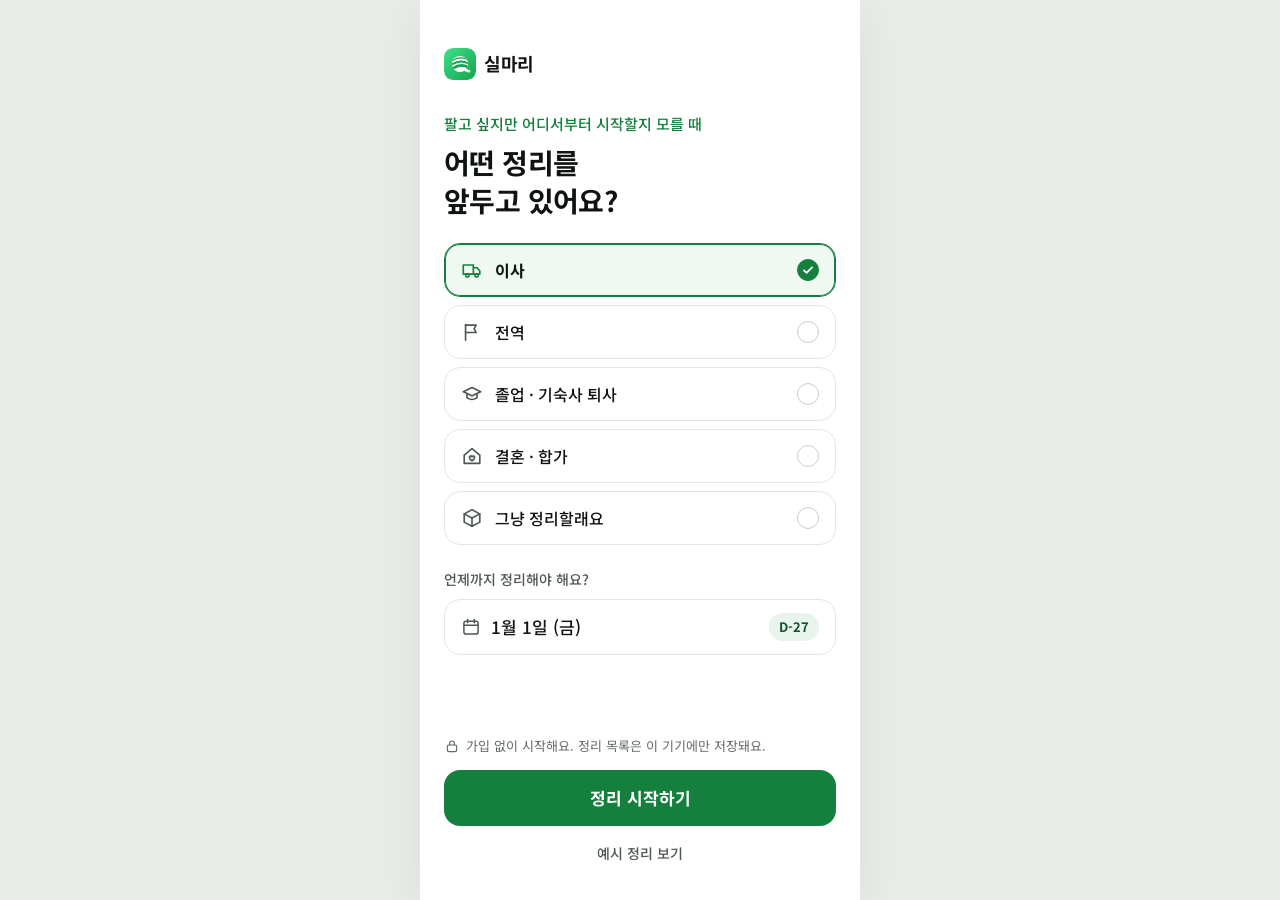
==== app/index.html @ c2b07294 "실마리 첫 공개 버전: 정리 마감에 맞춘 정리 비서 - 허브(index.html): 소개, 숫자, 만든 과정, 만든 방식, 사진을 누르면 예시 정리 바로 써 보기 - 앱(app/)" ====
<!doctype html>
<html lang="ko">
<head>
<meta charset="utf-8">
<meta name="viewport" content="width=device-width,initial-scale=1,viewport-fit=cover">
<!-- 바깥으로 아무것도 보내지 않아요: 통신·폼 전송·바깥 글꼴과 스크립트를 브라우저 차원에서 막아 둠 -->
<meta http-equiv="Content-Security-Policy" content="default-src 'none'; script-src 'self'; style-src 'self'; font-src 'self'; img-src 'self' data: blob:; connect-src 'none'; form-action 'none'; base-uri 'none'">
<meta name="referrer" content="no-referrer">
<title>실마리</title>
<meta name="description" content="정리 마감이 있을 때, 물건마다 가장 덜 귀찮은 길을 찾고 마감에서 거꾸로 계획을 짜 주는 정리 비서예요. 가입 없이, 이 기기에만 저장해요.">
<meta name="theme-color" content="#F4F5F3">
<link rel="icon" href="icon.svg" type="image/svg+xml">
<link rel="stylesheet" href="css/app.css?v=12">
</head>
<body>
<div id="app">
  <main id="view" class="view"></main>
  <!-- 떠 있는 탭 바: 화면이 바뀌어도 이 하나를 계속 써요 -->
  <div class="tabdock" id="tabdock" hidden>
    <nav class="tabbar" aria-label="주요 메뉴">
      <i class="tab-thumb" aria-hidden="true"></i>
      <a href="#/home"><svg width="22" height="22" viewBox="0 0 24 24" fill="none" stroke="currentColor" stroke-width="1.9" stroke-linecap="round" stroke-linejoin="round" aria-hidden="true"><path d="M4 10.5L12 4l8 6.5V20h-5.5v-5.5h-5V20H4z"/></svg>정리</a>
      <a href="#/plan"><svg width="22" height="22" viewBox="0 0 24 24" fill="none" stroke="currentColor" stroke-width="1.9" stroke-linecap="round" stroke-linejoin="round" aria-hidden="true"><rect x="3.5" y="5" width="17" height="15.5" rx="2.5"/><path d="M3.5 10h17"/><path d="M8 3v4"/><path d="M16 3v4"/></svg>계획</a>
      <a href="#/records"><svg width="22" height="22" viewBox="0 0 24 24" fill="none" stroke="currentColor" stroke-width="1.9" stroke-linecap="round" stroke-linejoin="round" aria-hidden="true"><circle cx="12" cy="12" r="8.5"/><path d="M8.2 12.3l2.6 2.6 5-5.2"/></svg>기록</a>
    </nav>
    <a class="fab" href="#/add" aria-label="물건 추가"><svg width="26" height="26" viewBox="0 0 24 24" fill="none" stroke="currentColor" stroke-width="2.4" stroke-linecap="round" aria-hidden="true"><path d="M12 5v14M5 12h14"/></svg></a>
  </div>
</div>
<div id="toast" class="toast" role="status" hidden></div>
<dialog id="confirm" aria-labelledby="confirm-t">
  <h2 id="confirm-t">모두 지울까요?</h2>
  <p>정리와 기록이 모두 지워져요. 되돌릴 수 없어요.</p>
  <div class="row2"><button type="button" class="btn h52 danger" id="confirm-ok">모두 지우기</button><button type="button" class="btn h52 line" id="confirm-no">그만두기</button></div>
</dialog>
<noscript><p class="pad">실마리는 자바스크립트가 켜져 있어야 써요.</p></noscript>
<script src="js/config.js?v=12"></script>
<script src="js/price.js?v=12"></script>
<script src="js/routes.js?v=12"></script>
<script src="js/planner.js?v=12"></script>
<script src="js/draft.js?v=12"></script>
<script src="js/store.js?v=12"></script>
<script src="js/app.js?v=12"></script>
</body>
</html>
---- app/css/app.css ----
/* 실마리 — 시안 7장에서 뽑은 값 (15번 기획서 14장) */
@font-face { font-family: 'Noto Sans KR'; font-weight: 400; font-display: swap; src: url('../fonts/NotoSansKR-400.woff') format('woff'); }
@font-face { font-family: 'Noto Sans KR'; font-weight: 500; font-display: swap; src: url('../fonts/NotoSansKR-500.woff') format('woff'); }
@font-face { font-family: 'Noto Sans KR'; font-weight: 700; font-display: swap; src: url('../fonts/NotoSansKR-700.woff') format('woff'); }

:root {
  --accent: #15803D; --accent-ink: #14532D; --accent-soft: #E9F5EC; --accent-sel: #F0F8F2; --accent-ring: #CDEBD5;
  --bg: #F4F5F3; --surface: #FFFFFF; --surface-2: #F6F7F5;
  --line: #E3E6E1; --line-soft: #EEF0EC; --input-line: #D6DAD3; --circle: #B8BEB6;
  --ink: #101410; --ink-2: #4F5751; --ink-3: #646C66; --icon-muted: #8C938D;
  --info-bg: #EEF2FD; --info-ink: #1E3A8A; --info-dot: #1D4ED8;
  --warn-bg: #FFF3DC; --warn-ink: #7A4300; --warn-dot: #B45309;
  --sell-bg: #E9F5EC; --sell-ink: #14532D; --sell-ic: #15803D;
  --buy-bg: #E8EEFC; --buy-ink: #1E40AF; --buy-ic: #1D4ED8;
  --con-bg: #F1ECFB; --con-ink: #5B21B6; --con-ic: #6D28D9;
  --give-bg: #FCE9EF; --give-ink: #9D174D; --give-ic: #BE185D;
  --dis-bg: #EFF1EE; --dis-ink: #3F4741; --dis-ic: #4F5751;
  color-scheme: light;
}
* { box-sizing: border-box; -webkit-tap-highlight-color: transparent; }
html, body { margin: 0; }
body {
  background: var(--bg); color: var(--ink);
  font-family: 'Noto Sans KR', -apple-system, BlinkMacSystemFont, 'Apple SD Gothic Neo', 'Malgun Gothic', sans-serif;
  font-size: 15px; line-height: 1.55; -webkit-font-smoothing: antialiased;
}
button, input, textarea, select { font: inherit; color: inherit; }
button { cursor: pointer; }
a { color: var(--accent); }
.num { font-variant-numeric: tabular-nums; }
[hidden] { display: none !important; }
.sr { position: absolute; width: 1px; height: 1px; overflow: hidden; clip: rect(0 0 0 0); white-space: nowrap; }
:focus-visible { outline: 2px solid var(--accent); outline-offset: 2px; }

/* ---------- 틀: 휴대폰 폭 한 칸 ---------- */
#app { max-width: 440px; margin: 0 auto; min-height: 100dvh; display: flex; flex-direction: column; background: var(--bg); position: relative; }
@media (min-width: 520px) { body { background: #E9EBE7; } #app { box-shadow: 0 0 0 1px var(--line), 0 10px 40px rgba(16,20,16,.06); } }
html.preview body { background: var(--bg); } html.preview #app { margin: 0; max-width: 390px; box-shadow: none; }
html.preview .toast { display: none; }
.view { flex: 1; display: flex; flex-direction: column; min-height: 100dvh; }
.view.flow { background: var(--surface); }
.anim-fwd { animation: inR .25s cubic-bezier(.2,.7,.2,1); }
.anim-back { animation: inL .25s cubic-bezier(.2,.7,.2,1); }
@keyframes inR { from { transform: translateX(24px); opacity: 0; } to { transform: none; opacity: 1; } }
@keyframes inL { from { transform: translateX(-24px); opacity: 0; } to { transform: none; opacity: 1; } }
@media (prefers-reduced-motion: reduce) { .anim-fwd, .anim-back { animation: none; } * { transition: none !important; } }

.pad { padding: 0 24px; }
.tabpad { padding: 16px 20px 0; }
.grow { flex: 1; }
.scroll { flex: 1; overflow-y: auto; }

/* ---------- 머리 ---------- */
.flowbar { display: flex; align-items: center; height: 52px; padding: 4px 8px 0; position: sticky; top: 0; background: var(--surface); z-index: 3; }
.flowbar .t { flex: 1; text-align: center; font-size: 15px; font-weight: 700; overflow: hidden; text-overflow: ellipsis; white-space: nowrap; }
.flowbar .m { width: 44px; text-align: center; font-size: 13px; color: var(--ink-3); }
.iconbtn { width: 44px; height: 44px; border: none; background: transparent; border-radius: 12px; display: flex; align-items: center; justify-content: center; color: var(--ink); flex: none; }
.iconbtn:hover { background: var(--surface-2); }
.tabhead { display: flex; align-items: center; justify-content: space-between; height: 44px; }
.tabhead .name { font-size: 15px; font-weight: 700; }
.tabhead h1 { margin: 0; font-size: 22px; font-weight: 700; letter-spacing: -.4px; }
.brand { display: flex; align-items: center; gap: 8px; }
.brand .logo { width: 30px; height: 30px; border-radius: 9px; background: var(--accent); display: flex; align-items: center; justify-content: center; }
.brand b { font-size: 18px; font-weight: 700; letter-spacing: -.3px; }

/* ---------- 글자 ---------- */
.eyebrow { margin: 32px 0 8px; font-size: 15px; font-weight: 500; color: var(--accent); }
h1.big { margin: 0; font-size: 28px; line-height: 1.36; font-weight: 700; letter-spacing: -.6px; }
h1.mid { margin: 4px 0 6px; font-size: 26px; line-height: 1.38; font-weight: 700; letter-spacing: -.6px; }
h1.sm { margin: 0; font-size: 24px; font-weight: 700; letter-spacing: -.5px; }
h2.card-t { margin: 0; font-size: 17px; font-weight: 700; }
h2.sec { margin: 0; font-size: 16px; font-weight: 700; }
.sub { margin: 0; font-size: 14px; color: var(--ink-2); }
.label { margin: 24px 0 8px; font-size: 14px; font-weight: 500; color: var(--ink-2); }
.small { font-size: 13px; color: var(--ink-3); }
.tiny { font-size: 12px; color: var(--ink-3); line-height: 1.5; }
.note { margin: 0 0 14px; display: flex; align-items: center; gap: 6px; font-size: 13px; color: var(--ink-3); }

/* ---------- 버튼 ---------- */
.btn { height: 56px; width: 100%; border: none; border-radius: 16px; background: var(--accent); color: #fff; font-size: 17px; font-weight: 700;
  display: flex; align-items: center; justify-content: center; gap: 8px; text-decoration: none; }
.btn:disabled { background: #A9C9B3; cursor: default; }
.btn.h52 { height: 52px; font-size: 16px; }
.btn.line { background: var(--surface); color: var(--ink); border: 1px solid var(--input-line); font-weight: 500; }
.btn.soft { background: var(--surface-2); color: var(--ink); font-size: 14px; font-weight: 500; height: 44px; border-radius: 12px; }
.textbtn { min-height: 44px; border: none; background: none; padding: 0; font-size: 14px; font-weight: 500; color: var(--accent); }
.textbtn.gray { color: var(--ink-2); }
.textbtn.center { display: block; margin: 6px auto 0; padding: 0 12px; }
.bottom { padding: 12px 24px 24px; position: sticky; bottom: 0; background: linear-gradient(to bottom, rgba(255,255,255,0), var(--surface) 22%); z-index: 2; }
.bottom.tabbed { padding: 12px 20px 10px; background: linear-gradient(to bottom, rgba(244,245,243,0), var(--bg) 22%); bottom: 72px; }
.row2 { display: flex; gap: 8px; }
.row2 > :first-child { flex: 1.4; } .row2 > :last-child { flex: 1; }

/* ---------- 고르는 버튼 ---------- */
.choices { display: flex; flex-direction: column; gap: 8px; }
.choice { min-height: 54px; display: flex; align-items: center; gap: 12px; padding: 0 16px; border-radius: 16px; border: 1px solid var(--line);
  background: var(--surface); font-size: 16px; font-weight: 500; text-align: left; }
.choice[aria-pressed="true"] { border: 2px solid var(--accent); background: var(--accent-sel); font-weight: 700; padding: 0 15px; }
.choice .grow { flex: 1; }
.radio { width: 22px; height: 22px; border-radius: 11px; border: 1.5px solid #C9CEC7; flex: none; display: flex; align-items: center; justify-content: center; }
.choice[aria-pressed="true"] .radio { background: var(--accent); border-color: var(--accent); }
.pills { display: flex; flex-wrap: wrap; gap: 8px; }
.pill { min-height: 44px; padding: 0 14px; border-radius: 12px; border: 1px solid var(--line); background: var(--surface); font-size: 15px; font-weight: 500; }
.pill[aria-pressed="true"] { border: 2px solid var(--accent); background: var(--accent-sel); font-weight: 700; padding: 0 13px; color: var(--accent-ink); }
.seg { display: flex; background: var(--line-soft); border-radius: 14px; padding: 4px; gap: 4px; }
.seg button { flex: 1; height: 44px; border: none; border-radius: 11px; background: transparent; font-size: 15px; font-weight: 500; color: var(--ink-2); }
.seg button[aria-pressed="true"] { background: var(--surface); font-weight: 700; color: var(--ink); box-shadow: 0 1px 2px rgba(16,20,16,.08); }

/* ---------- 입력 ---------- */
.field { display: block; margin-top: 18px; }
.field > span { display: block; font-size: 14px; font-weight: 500; color: var(--ink-2); margin: 0 0 8px; }
.input { width: 100%; height: 54px; padding: 0 16px; border-radius: 16px; border: 1px solid var(--line); background: var(--surface); font-size: 16px; }
.input:focus { outline: none; border: 2px solid var(--accent); padding: 0 15px; }
textarea.input { height: auto; min-height: 220px; padding: 14px 16px; line-height: 1.62; font-size: 15px; resize: vertical; }
textarea.input:focus { padding: 13px 15px; }
.datebtn { position: relative; height: 56px; display: flex; align-items: center; gap: 10px; padding: 0 16px; border-radius: 16px; border: 1px solid var(--line); background: var(--surface); font-size: 17px; font-weight: 500; }
.datebtn input { position: absolute; inset: 0; opacity: 0; width: 100%; height: 100%; cursor: pointer; }
.datebtn .grow { flex: 1; }
.chipD { padding: 4px 10px; border-radius: 999px; background: var(--accent-soft); color: var(--accent-ink); font-size: 13px; font-weight: 700; }
.check { display: flex; align-items: center; gap: 10px; min-height: 44px; font-size: 14px; color: var(--ink-2); }
.check input { width: 20px; height: 20px; accent-color: var(--accent); }

/* ---------- 카드 ---------- */
.card { background: var(--surface); border-radius: 20px; padding: 16px; }
.card.list { padding: 2px 16px; }
.card.gray { background: var(--surface-2); border-radius: 18px; }
.card.lined { border: 1px solid var(--line); border-radius: 18px; }
.chip { display: inline-block; font-size: 12px; font-weight: 700; padding: 3px 8px; border-radius: 8px; white-space: nowrap; }
.chip.round { border-radius: 999px; padding: 2px 8px; }
.c-sell { background: var(--sell-bg); color: var(--sell-ink); } .c-buyback { background: var(--buy-bg); color: var(--buy-ink); }
.c-consign, .c-pickup { background: var(--con-bg); color: var(--con-ink); } .c-give { background: var(--give-bg); color: var(--give-ink); }
.c-dispose, .c-keep, .c-none { background: var(--dis-bg); color: var(--dis-ink); } .c-warn { background: var(--warn-bg); color: var(--warn-ink); }
.c-today { background: var(--accent); color: #fff; }
.ic { width: 40px; height: 40px; border-radius: 12px; display: flex; align-items: center; justify-content: center; flex: none; }
.ic.s36 { width: 36px; height: 36px; border-radius: 11px; }

/* 홈 */
.dday { display: flex; align-items: baseline; gap: 6px; }
.dday b { font-size: 46px; font-weight: 700; letter-spacing: -1.5px; font-variant-numeric: tabular-nums; line-height: 1.25; }
.dday span { font-size: 17px; font-weight: 500; color: var(--ink-2); }
.bar { margin-top: 12px; height: 8px; border-radius: 999px; background: var(--line); overflow: hidden; }
.bar i { display: block; height: 100%; border-radius: 999px; background: var(--accent); width: 0; transition: width .4s; }
.barline { display: flex; justify-content: space-between; gap: 8px; margin-top: 8px; font-size: 13px; color: var(--ink-2); }
.band { margin: 10px 0 0; padding: 10px 12px; border-radius: 12px; font-size: 13px; line-height: 1.5; }
.band.warn { background: var(--warn-bg); color: var(--warn-ink); }
.band.info { background: var(--info-bg); color: var(--info-ink); }
.band.gray { background: var(--surface-2); color: var(--ink-2); }
.band .textbtn { min-height: 32px; font-size: 13px; margin-left: 6px; }
.task { display: flex; align-items: center; gap: 12px; padding: 6px 0; border-bottom: 1px solid var(--line-soft); }
.task:last-of-type { border-bottom: none; }
.circle { width: 44px; height: 44px; margin: 0 -10px; border: none; background: none; display: flex; align-items: center; justify-content: center; flex: none; }
.circle i { width: 24px; height: 24px; border-radius: 12px; border: 1.5px solid var(--circle); display: block; }
.circle:hover i { border-color: var(--accent); }
.rowlink { flex: 1; min-width: 0; display: flex; align-items: center; gap: 12px; padding: 6px 0; color: var(--ink); text-decoration: none; min-height: 44px; }
.rowlink .t1 { display: block; font-size: 15px; font-weight: 500; }
.rowlink .t2 { display: block; font-size: 13px; color: var(--ink-3); margin-top: 2px; }
.rowlink .grow { min-width: 0; }
.nextline { margin: 0; padding: 11px 0; display: flex; align-items: center; gap: 6px; font-size: 13px; color: var(--ink-3); }
.item { display: flex; align-items: center; gap: 12px; padding: 12px 0; border-bottom: 1px solid var(--line-soft); color: var(--ink); text-decoration: none; }
.item:last-child { border-bottom: none; }
.item .grow { min-width: 0; }
.secrow { display: flex; justify-content: space-between; align-items: center; margin: 20px 0 8px; }
.secrow a { font-size: 14px; font-weight: 500; text-decoration: none; padding: 10px 0; }

/* 탭 막대 */
.tabbar { height: 72px; background: var(--surface); border-top: 1px solid var(--line); display: flex; padding: 8px 8px 14px; position: sticky; bottom: 0; z-index: 3; }
.tabbar a { flex: 1; display: flex; flex-direction: column; align-items: center; justify-content: center; gap: 3px; text-decoration: none; color: var(--ink-3); font-size: 12px; font-weight: 500; }
.tabbar a[aria-current="page"] { color: var(--ink); font-weight: 700; }

/* 계획 */
.tl { display: flex; gap: 12px; }
.tl .rail { width: 20px; display: flex; flex-direction: column; align-items: center; }
.tl .rail .ln { flex: 1; width: 2px; background: var(--line); margin-top: 4px; }
.tl .body { flex: 1; padding-bottom: 14px; min-width: 0; }
.dot { width: 12px; height: 12px; border-radius: 6px; border: 2px solid var(--circle); background: #fff; margin-top: 5px; }
.dot.warn { border-color: var(--warn-dot); }
.dot.today { width: 16px; height: 16px; border-radius: 8px; background: var(--accent); border: 4px solid var(--accent-ring); margin-top: 3px; }
.dot.done { width: 16px; height: 16px; border-radius: 8px; background: var(--icon-muted); border: none; margin-top: 3px; display: flex; align-items: center; justify-content: center; }
.dot.home { width: 20px; height: 20px; border-radius: 10px; background: var(--ink); border: none; margin-top: 1px; display: flex; align-items: center; justify-content: center; }
.tl .dh { display: flex; align-items: center; gap: 8px; font-size: 14px; font-weight: 700; }
.tl .dh .datebtn2 { position: relative; border: none; background: none; padding: 0; font-weight: 700; font-size: 14px; }
.tl .tk { display: flex; align-items: center; gap: 10px; margin-top: 6px; min-height: 32px; }
.tl .tk .grow { font-size: 15px; min-width: 0; }
.tl .tk.done .grow { color: var(--ink-3); text-decoration: line-through; }
.tl .tk input[type=date] { width: 36px; height: 32px; opacity: 0; position: absolute; inset: 0; cursor: pointer; }
.tl .tk .when { position: relative; width: 32px; height: 32px; border-radius: 8px; display: flex; align-items: center; justify-content: center; flex: none; }
.tl .tk .when:hover { background: var(--surface-2); }

/* 길 카드 */
.rcard { display: block; width: 100%; text-align: left; margin-top: 10px; border: 1px solid var(--line); border-radius: 18px; padding: 16px; background: var(--surface); }
.rcard[aria-pressed="true"] { border: 2px solid var(--accent); padding: 15px; }
.rcard .hd { display: flex; align-items: center; gap: 10px; }
.rcard .hd b { flex: 1; font-size: 18px; font-weight: 700; }
.rcard .amt { margin: 12px 0 0; font-size: 15px; font-weight: 500; }
.rcard .meta { margin: 6px 0 0; font-size: 13px; color: var(--ink-2); }
.grid3 { margin-top: 12px; display: grid; grid-template-columns: repeat(3, minmax(0, 1fr)); gap: 8px; }
.grid3 div { background: var(--surface-2); border-radius: 12px; padding: 10px; }
.grid3 p { margin: 0; font-size: 12px; color: var(--ink-3); }
.grid3 p + p { margin-top: 2px; font-size: 14px; font-weight: 700; color: var(--ink); }
.flags { display: flex; flex-wrap: wrap; gap: 6px; margin-top: 10px; }
.why { margin: 0 0 4px; padding: 12px; border-radius: 12px; background: var(--surface-2); font-size: 13px; color: var(--ink-2); line-height: 1.55; }
.disclose { width: 100%; height: 44px; display: flex; align-items: center; justify-content: space-between; border: none; background: none; padding: 0; font-size: 14px; font-weight: 500; color: var(--ink-2); }
.disclose[aria-expanded="true"] svg { transform: rotate(180deg); }

/* 가격 */
.price-big { margin: 0; font-size: 32px; font-weight: 700; letter-spacing: -.8px; font-variant-numeric: tabular-nums; }
.steprow { display: flex; justify-content: space-between; align-items: center; min-height: 32px; font-size: 14px; }
.steprow b { font-variant-numeric: tabular-nums; }
.sumrow { margin-top: 6px; padding-top: 10px; border-top: 1px solid var(--line); display: flex; justify-content: space-between; font-size: 14px; }
.mchips { display: flex; flex-wrap: wrap; gap: 6px; }
.mchip { display: inline-flex; align-items: center; gap: 2px; font-size: 13px; font-weight: 500; color: var(--buy-ink); background: var(--info-bg); padding: 0 4px 0 10px; border-radius: 999px; height: 32px; font-variant-numeric: tabular-nums; }
.mchip button { width: 28px; height: 28px; border: none; background: none; color: var(--buy-ink); border-radius: 14px; display: flex; align-items: center; justify-content: center; }
.infobox { margin: 8px 0 0; background: var(--info-bg); border-radius: 12px; padding: 10px 12px; font-size: 13px; line-height: 1.55; color: var(--info-ink); }
.tips { margin: 6px 0 0; padding-left: 20px; font-size: 13px; color: var(--ink-2); }
.addrow { display: flex; gap: 8px; margin-top: 8px; }
.addrow .input { height: 44px; border-radius: 12px; font-size: 15px; }
.addrow .btn { width: auto; height: 44px; padding: 0 14px; border-radius: 12px; font-size: 14px; }
.plrow { display: flex; align-items: center; gap: 10px; min-height: 34px; font-size: 14px; }
.plrow i { width: 8px; height: 8px; border-radius: 4px; flex: none; }
.plrow b { font-variant-numeric: tabular-nums; }
.draftbox { margin-top: 16px; background: var(--surface-2); border-radius: 18px; padding: 6px 16px 16px; }
.draftbox .hd { display: flex; justify-content: space-between; align-items: center; }
.draftbox .ttl { margin: 0 0 10px; font-size: 16px; font-weight: 700; }
.draftbox .bd { border-top: 1px solid var(--line); padding-top: 10px; font-size: 14px; line-height: 1.62; white-space: pre-line; color: #202620; }
.okmark { width: 32px; height: 32px; border-radius: 16px; background: var(--accent-soft); display: flex; align-items: center; justify-content: center; flex: none; }

/* 길 안내 */
.steps2 { display: flex; gap: 8px; margin-top: 14px; }
.steps2 div { flex: 1; background: var(--surface-2); border-radius: 12px; padding: 10px 12px; font-size: 13px; color: var(--ink-2); }
.steps2 div b { display: block; font-size: 14px; color: var(--ink); }
.steps2 div.on { background: var(--accent-sel); box-shadow: inset 0 0 0 1.5px var(--accent); }
.svc { margin-top: 10px; border: 1px solid var(--line); border-radius: 18px; padding: 14px 16px; }
.svc .hd { display: flex; align-items: center; gap: 10px; }
.svc .hd b { flex: 1; font-size: 16px; }
.svc .open { height: 44px; min-width: 64px; padding: 0 14px; border-radius: 12px; border: 1px solid var(--input-line); background: var(--surface); font-size: 14px; font-weight: 500; color: var(--ink); text-decoration: none; display: inline-flex; align-items: center; justify-content: center; gap: 4px; }
.svc p { margin: 8px 0 0; font-size: 13px; color: var(--ink-2); line-height: 1.55; }
.status { margin-top: 14px; padding: 12px 14px; border-radius: 14px; background: var(--accent-sel); color: var(--accent-ink); font-size: 14px; font-weight: 500; }

/* 끝 화면 */
.done-hero { text-align: center; padding: 18vh 24px 0; }
.done-hero .big-ok { width: 84px; height: 84px; border-radius: 42px; background: var(--accent); margin: 0 auto 24px; display: flex; align-items: center; justify-content: center; }
.statline { display: flex; justify-content: center; gap: 8px; flex-wrap: wrap; margin-top: 16px; }
.statline span { background: var(--surface-2); border-radius: 999px; padding: 6px 12px; font-size: 14px; }

/* 알림 (되돌리기) */
.toast { position: fixed; left: 50%; bottom: 92px; transform: translateX(-50%); width: min(400px, calc(100% - 32px)); background: #1F2620; color: #fff;
  border-radius: 14px; padding: 4px 6px 4px 16px; display: flex; align-items: center; gap: 8px; font-size: 14px; min-height: 52px; z-index: 50;
  box-shadow: 0 8px 24px rgba(0,0,0,.18); }
.toast span { flex: 1; }
.toast button { min-height: 44px; padding: 0 12px; border: none; background: none; color: #8FE0A8; font-weight: 700; font-size: 14px; }

/* 확인 창 ('모두 지우기'에만) */
dialog { border: none; border-radius: 20px; padding: 20px; width: min(340px, calc(100% - 32px)); }
dialog::backdrop { background: rgba(16,20,16,.4); }
dialog h2 { margin: 0 0 8px; font-size: 18px; }
dialog p { margin: 0 0 16px; font-size: 14px; color: var(--ink-2); }
.danger { background: #B91C1C; }

.setgroup { margin-top: 18px; }
.setgroup h2 { margin: 0 0 8px; font-size: 13px; font-weight: 700; color: var(--ink-3); }
.setrow { display: flex; align-items: center; justify-content: space-between; gap: 12px; min-height: 52px; padding: 4px 0; border-bottom: 1px solid var(--line-soft); font-size: 15px; }
.setrow:last-child { border-bottom: none; }
.setrow .textbtn { white-space: nowrap; }
.demo-band { background: var(--info-bg); color: var(--info-ink); font-size: 13px; padding: 6px 12px 6px 16px; display: flex; align-items: center; gap: 8px; }
.demo-band span { flex: 1; }
.demo-band button { min-height: 36px; border: none; background: none; color: var(--info-dot); font-weight: 700; font-size: 13px; }

/* 누르는 곳은 모두 44×44px 이상 (17-1) */
.demo-band button { min-height: 44px; padding: 0 8px; }
.secrow a { min-height: 44px; display: inline-flex; align-items: center; }
.tl .tk .when { width: 44px; height: 44px; margin: -6px -8px -6px 0; }
.tl .tk input[type=date] { width: 44px; height: 44px; }
.mchip button { width: 44px; height: 44px; margin: -6px -10px -6px -8px; }
.textbtn { min-width: 44px; }
.draftbox .hd .textbtn { padding: 0 6px; margin-right: -6px; }
body { word-break: keep-all; overflow-wrap: anywhere; }
h1[tabindex="-1"]:focus { outline: none; }

/* 새 로고 (11/6) */
.brand .logo { width: 32px; height: 32px; border-radius: 9px; flex: none; display: block; background: none; }

/* 떠 있는 탭 바 (11/6) — 바닥에서 띄우고, 지금 탭은 연한 초록 알약으로 */
.tabdock { position: sticky; bottom: 0; z-index: 3; padding: 0 14px calc(env(safe-area-inset-bottom, 0px) + 12px);
  background: linear-gradient(to bottom, rgba(244,245,243,0), var(--bg) 45%); }
.tabbar { position: static; height: 64px; border: 1px solid var(--line); border-radius: 22px; padding: 6px; gap: 4px;
  box-shadow: 0 10px 28px rgba(16,20,16,.12), 0 2px 6px rgba(16,20,16,.06); }
.tabbar a { border-radius: 16px; gap: 2px; font-size: 12px; transition: background-color .2s; }
.tabbar a[aria-current="page"] { background: var(--accent-soft); color: var(--accent-ink); }
.tabbar a:not([aria-current]):hover { background: var(--surface-2); }
.bottom.tabbed { bottom: 76px; padding-bottom: 8px; }

/* ================= 다크 모드 (11/6) ================= */
:root { --on-accent: #FFFFFF; --btn-off: #A9C9B3; --chart-range: #BFE3C9; --frame: #E9EBE7; --draft-ink: #202620; --sel-shadow: rgba(16,20,16,.08); }
@media (prefers-color-scheme: dark) {
  :root:not([data-theme="light"]) {
    --accent: #4ADE80; --accent-ink: #86EFAC; --accent-soft: #163322; --accent-sel: #12291B; --accent-ring: #1F4D30;
    --bg: #0F1311; --surface: #171C19; --surface-2: #1F2521;
    --line: #2B332E; --line-soft: #232A25; --input-line: #3A443D; --circle: #56605A;
    --ink: #EEF1EE; --ink-2: #B9C1BB; --ink-3: #9EA7A0; --icon-muted: #7E8780;
    --info-bg: #172338; --info-ink: #B4C9F7; --info-dot: #6F9DF6;
    --warn-bg: #33250D; --warn-ink: #F5CB82; --warn-dot: #E3A54A;
    --sell-bg: #163322; --sell-ink: #9AF2BB; --sell-ic: #4ADE80;
    --buy-bg: #172338; --buy-ink: #B4C9F7; --buy-ic: #6F9DF6;
    --con-bg: #261D3B; --con-ink: #D2C1F7; --con-ic: #A78BFA;
    --give-bg: #3A1727; --give-ink: #F7B4CD; --give-ic: #F472B6;
    --dis-bg: #232A25; --dis-ink: #C7CEC8; --dis-ic: #9EA7A0;
    --on-accent: #052E16; --btn-off: #24452F; --chart-range: #1F5134; --frame: #090B0A; --draft-ink: #E3E8E4; --sel-shadow: rgba(0,0,0,.4);
    color-scheme: dark;
  }
}
:root[data-theme="dark"] {
  --accent: #4ADE80; --accent-ink: #86EFAC; --accent-soft: #163322; --accent-sel: #12291B; --accent-ring: #1F4D30;
  --bg: #0F1311; --surface: #171C19; --surface-2: #1F2521;
  --line: #2B332E; --line-soft: #232A25; --input-line: #3A443D; --circle: #56605A;
  --ink: #EEF1EE; --ink-2: #B9C1BB; --ink-3: #9EA7A0; --icon-muted: #7E8780;
  --info-bg: #172338; --info-ink: #B4C9F7; --info-dot: #6F9DF6;
  --warn-bg: #33250D; --warn-ink: #F5CB82; --warn-dot: #E3A54A;
  --sell-bg: #163322; --sell-ink: #9AF2BB; --sell-ic: #4ADE80;
  --buy-bg: #172338; --buy-ink: #B4C9F7; --buy-ic: #6F9DF6;
  --con-bg: #261D3B; --con-ink: #D2C1F7; --con-ic: #A78BFA;
  --give-bg: #3A1727; --give-ink: #F7B4CD; --give-ic: #F472B6;
  --dis-bg: #232A25; --dis-ink: #C7CEC8; --dis-ic: #9EA7A0;
  --on-accent: #052E16; --btn-off: #24452F; --chart-range: #1F5134; --frame: #090B0A; --draft-ink: #E3E8E4; --sel-shadow: rgba(0,0,0,.4);
  color-scheme: dark;
}
/* 고정 색을 쓰던 곳을 바뀌는 색으로 */
.btn { color: var(--on-accent); }
.btn:disabled { background: var(--btn-off); color: var(--on-accent); opacity: .7; }
.btn.line, .btn.soft { color: var(--ink); }
.btn.danger { background: #B91C1C; color: #fff; }
.c-today { color: var(--on-accent); }
.choice[aria-pressed="true"] .radio svg path { stroke: var(--on-accent); }
@media (min-width: 520px) { body { background: var(--frame); } }
.bottom { background: linear-gradient(to bottom, transparent, var(--surface) 22%); }
.bottom.tabbed { background: linear-gradient(to bottom, transparent, var(--bg) 22%); }
.tabdock { background: linear-gradient(to bottom, transparent, var(--bg) 45%); }
.seg button[aria-pressed="true"] { box-shadow: 0 1px 2px var(--sel-shadow); }
.draftbox .bd { color: var(--draft-ink); }
dialog { background: var(--surface); color: var(--ink); }
.input { color: var(--ink); }
select.input { background: var(--surface); }
.tabbar { background: var(--surface); }
.done-hero .big-ok svg path { stroke: var(--on-accent); }

/* ================= 부드럽게 (11/6 저녁) ================= */
/* 눌렀을 때: 살짝 눌리고, 고른 상태는 테두리 굵기를 바꾸지 않고(자리 흔들림 없이) 색만 부드럽게 */
.pill, .choice, .rcard, .btn, .textbtn, .circle, .iconbtn, .setrow2, .seg button, .tabbar a {
  transition: background-color .22s ease, border-color .22s ease, box-shadow .22s ease, color .22s ease, transform .16s ease; }
.pill:active, .choice:active, .rcard:active, .btn:active, .setrow2:active { transform: scale(.975); }
.pill[aria-pressed="true"] { border: 1px solid var(--accent); box-shadow: inset 0 0 0 1px var(--accent); padding: 0 14px; }
.choice[aria-pressed="true"] { border: 1px solid var(--accent); box-shadow: inset 0 0 0 1px var(--accent); padding: 0 16px; }
.rcard[aria-pressed="true"] { border: 1px solid var(--accent); box-shadow: inset 0 0 0 1px var(--accent); padding: 16px; }
.choice > svg:first-child { color: var(--ink-2); transition: color .22s ease; }
.choice[aria-pressed="true"] > svg:first-child { color: var(--accent); }
.radio { transition: background-color .22s ease, border-color .22s ease; }
.radio svg { opacity: 0; transform: scale(.4); transition: opacity .2s ease, transform .28s cubic-bezier(.3,1.5,.5,1); }
.choice[aria-pressed="true"] .radio svg { opacity: 1; transform: none; }

/* 고르는 막대: 하얀 알약이 미끄러져요 */
.seg { position: relative; display: grid; grid-auto-flow: column; grid-auto-columns: minmax(0, 1fr); gap: 0; }
.seg .seg-thumb { position: absolute; top: 4px; bottom: 4px; left: 4px; width: calc((100% - 8px) / var(--n, 2)); border-radius: 11px; background: var(--surface);
  box-shadow: 0 1px 3px var(--sel-shadow); transform: translateX(calc(var(--i, 0) * 100%)); transition: transform .32s cubic-bezier(.3,.8,.2,1); }
.seg button, .seg button[aria-pressed="true"] { position: relative; z-index: 1; background: transparent; box-shadow: none; white-space: nowrap; }

/* 떠 있는 탭 바: 화면 아래에 고정, 초록 알약이 미끄러져요 */
.tabdock { position: fixed; left: 50%; bottom: 0; transform: translateX(-50%); width: min(440px, 100%); z-index: 6;
  padding: 0 14px calc(env(safe-area-inset-bottom, 0px) + 12px); view-transition-name: tabdock; }
html.preview .tabdock { left: 0; transform: none; width: 390px; }
.tabbar { position: relative; display: grid; grid-template-columns: repeat(3, minmax(0, 1fr)); gap: 4px; }
.tabbar a, .tabbar a[aria-current="page"] { position: relative; z-index: 1; background: transparent; }
.tabbar a[aria-current="page"] { color: var(--accent-ink); font-weight: 700; }
.tab-thumb { position: absolute; top: 6px; bottom: 6px; left: 6px; width: calc((100% - 20px) / 3); border-radius: 16px; background: var(--accent-soft);
  transform: translateX(calc(var(--i, 0) * (100% + 4px))); transition: transform .38s cubic-bezier(.3,.8,.2,1); view-transition-name: tabthumb; }
.view.tab { padding-bottom: 92px; }
.bottom.tabbed { position: sticky; bottom: 88px; }

/* 화면 전환: 이전 화면이 빠지고 새 화면이 들어와요 (탭끼리는 부드럽게 겹쳐요) */
::view-transition-old(root), ::view-transition-new(root) { animation-duration: .34s; animation-timing-function: cubic-bezier(.2,.8,.2,1); animation-fill-mode: both; }
html[data-dir="fwd"]::view-transition-old(root) { animation-name: vtOutL; animation-duration: .26s; }
html[data-dir="fwd"]::view-transition-new(root) { animation-name: vtInR; }
html[data-dir="back"]::view-transition-old(root) { animation-name: vtOutR; animation-duration: .26s; }
html[data-dir="back"]::view-transition-new(root) { animation-name: vtInL; }
html[data-dir="fade"]::view-transition-old(root) { animation-name: vtFadeOut; animation-duration: .18s; }
html[data-dir="fade"]::view-transition-new(root) { animation-name: vtFadeIn; animation-duration: .3s; }
::view-transition-group(tabthumb) { animation-duration: .38s; animation-timing-function: cubic-bezier(.3,.8,.2,1); }
@keyframes vtOutL { to { opacity: 0; transform: translateX(-28px); } }
@keyframes vtInR { from { opacity: 0; transform: translateX(40px); } }
@keyframes vtOutR { to { opacity: 0; transform: translateX(28px); } }
@keyframes vtInL { from { opacity: 0; transform: translateX(-40px); } }
@keyframes vtFadeOut { to { opacity: 0; } }
@keyframes vtFadeIn { from { opacity: 0; transform: translateY(8px); } }
.anim-fade { animation: vtFadeIn .3s cubic-bezier(.2,.8,.2,1); }
@media (prefers-reduced-motion: reduce) {
  ::view-transition-group(*), ::view-transition-old(*), ::view-transition-new(*) { animation: none !important; }
  .seg .seg-thumb, .tab-thumb { transition: none; }
}

/* 설정 화면 */
.setlabel { margin: 22px 4px 8px; font-size: 13px; font-weight: 700; color: var(--ink-3); }
.setcard { background: var(--surface-2); border-radius: 18px; padding: 4px 16px; }
.setcard.list { padding: 4px 4px; }
.setblock { padding: 14px 0; border-bottom: 1px solid var(--line); }
.setblock:last-child { border-bottom: none; }
.setk { margin: 0 0 10px; font-size: 14px; font-weight: 700; color: var(--ink); }
.setcard .datebtn, .setcard .pill { background: var(--surface); }
.setcard .seg { background: var(--line-soft); }
.setrow2 { width: 100%; display: flex; align-items: center; gap: 12px; min-height: 52px; padding: 0 12px; border: none; border-radius: 14px; background: transparent;
  font-size: 15px; font-weight: 500; color: var(--ink); text-align: left; }
.setrow2:not(.static):hover { background: var(--line-soft); }
.setrow2 + .setrow2 { box-shadow: 0 -1px 0 var(--line); border-radius: 0; }
.setrow2.danger { color: #DC2626; }
.setrow2.static { font-weight: 400; color: var(--ink-2); }
.setic { width: 32px; height: 32px; border-radius: 10px; background: var(--surface); display: flex; align-items: center; justify-content: center; flex: none; }
.datebtn { cursor: pointer; }
.datebtn:active { transform: scale(.985); }

/* 반응 빠르게 (11/6 밤): 탭끼리는 0.16초만 살짝, 알약은 0.24초, 물건 화면 전환은 조금 더 짧게 */
.anim-fade { animation: tabIn .16s ease-out; }
@keyframes tabIn { from { opacity: .35; transform: translateY(4px); } }
.tab-thumb { transition: transform .24s cubic-bezier(.3,.8,.2,1); }
.seg .seg-thumb { transition: transform .22s cubic-bezier(.3,.8,.2,1); }
html[data-dir="fwd"]::view-transition-old(root), html[data-dir="back"]::view-transition-old(root) { animation-duration: .16s; }
html[data-dir="fwd"]::view-transition-new(root), html[data-dir="back"]::view-transition-new(root) { animation-duration: .24s; }

/* ================= 유리 같은 둥근 탭 바 (11/6 밤) =================
   화면 폭 전체가 아니라 알맞은 크기의 둥근 캡슐이 떠 있고, 뒤 내용이 흐리게 비쳐요.
   고른 탭은 캡슐 안의 옅은 알약 + 초록 글자. 옆에 둥근 + 버튼(물건 추가). */
:root { --glass: rgba(255,255,255,.72); --glass-line: rgba(255,255,255,.7); --glass-edge: rgba(16,20,16,.08); --pill-on: rgba(16,20,16,.07); }
@media (prefers-color-scheme: dark) { :root:not([data-theme="light"]) { --glass: rgba(34,40,36,.66); --glass-line: rgba(255,255,255,.10); --glass-edge: rgba(0,0,0,.4); --pill-on: rgba(255,255,255,.12); } }
:root[data-theme="dark"] { --glass: rgba(34,40,36,.66); --glass-line: rgba(255,255,255,.10); --glass-edge: rgba(0,0,0,.4); --pill-on: rgba(255,255,255,.12); }

.tabdock { display: flex; align-items: center; justify-content: center; gap: 10px; background: none; pointer-events: none;
  padding: 0 16px calc(env(safe-area-inset-bottom, 0px) + 14px); }
.tabdock > * { pointer-events: auto; }
.tabbar { height: 62px; width: auto; flex: 0 1 auto; padding: 5px; gap: 0; grid-template-columns: repeat(3, 78px);
  border-radius: 999px; border: 1px solid var(--glass-line); background: var(--glass);
  -webkit-backdrop-filter: blur(22px) saturate(180%); backdrop-filter: blur(22px) saturate(180%);
  box-shadow: 0 0 0 .5px var(--glass-edge), 0 10px 30px rgba(16,20,16,.14), 0 1px 0 rgba(255,255,255,.35) inset; }
.tabbar a { height: 52px; border-radius: 999px; flex-direction: column; gap: 1px; font-size: 11px; font-weight: 600; color: var(--ink-2); }
.tabbar a svg { width: 23px; height: 23px; }
.tabbar a[aria-current="page"] { color: var(--accent); font-weight: 700; }
.tabbar a:not([aria-current]):hover { background: transparent; color: var(--ink); }
.tab-thumb { top: 5px; bottom: 5px; left: 5px; width: 78px; border-radius: 999px; background: var(--pill-on);
  transform: translateX(calc(var(--i, 0) * 78px)); }
.fab { width: 62px; height: 62px; flex: none; border-radius: 50%; display: flex; align-items: center; justify-content: center;
  color: var(--on-accent); background: var(--accent); text-decoration: none;
  box-shadow: 0 0 0 .5px var(--glass-edge), 0 10px 26px rgba(21,128,61,.35); transition: transform .16s ease, box-shadow .22s ease; }
.fab:active { transform: scale(.92); }
.tabbar a:active { transform: scale(.94); }
.view.tab { padding-bottom: 100px; }
@supports not ((backdrop-filter: blur(1px)) or (-webkit-backdrop-filter: blur(1px))) { .tabbar { background: var(--surface); } }
:root { --glass: rgba(255,255,255,.84); }
@media (prefers-color-scheme: dark) { :root:not([data-theme="light"]) { --glass: rgba(30,36,32,.82); } }
:root[data-theme="dark"] { --glass: rgba(30,36,32,.82); }
.tabbar a { font-weight: 500; }
:root { --glass: rgba(255,255,255,.92); }
@media (prefers-color-scheme: dark) { :root:not([data-theme="light"]) { --glass: rgba(30,36,32,.9); } }
:root[data-theme="dark"] { --glass: rgba(30,36,32,.9); }

/* 탭 바는 왼쪽, + 버튼은 작게 오른쪽으로. + 버튼도 탭 바와 같은 유리 느낌 (11/6 밤) */
.tabdock { justify-content: space-between; padding-left: 18px; padding-right: 18px; }
.fab { width: 54px; height: 54px; color: var(--accent); background: var(--glass); border: 1px solid var(--glass-line);
  -webkit-backdrop-filter: blur(22px) saturate(180%); backdrop-filter: blur(22px) saturate(180%);
  box-shadow: 0 0 0 .5px var(--glass-edge), 0 10px 30px rgba(16,20,16,.14), 0 1px 0 rgba(255,255,255,.35) inset; margin-right: -2px; }
.fab svg { width: 24px; height: 24px; }
.fab:hover { color: var(--accent-ink); }
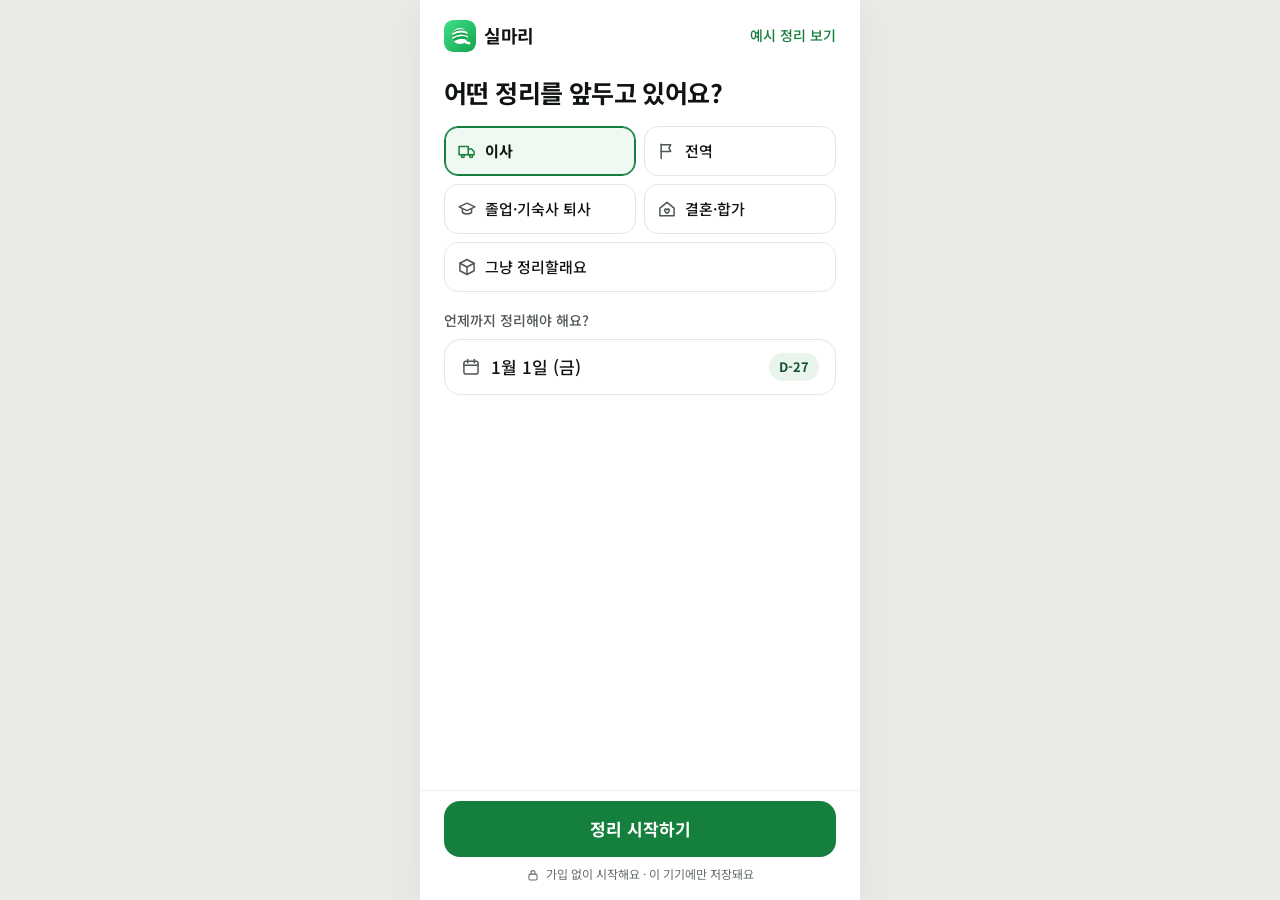
==== commit 7094ccd9: "휴대폰 한 화면에 다 보이게: 흐름 화면 스크롤 없애기 - 정리 시작: 이유 2열 칩, 날짜 칸 바로 아래, 예시 보기는 오른쪽 위 - 아래 버튼 영역 불투명, 키보드가 열리면 키" ====
--- a/app/index.html
+++ b/app/index.html
@@ -10,7 +10,7 @@
 <meta name="description" content="정리 마감이 있을 때, 물건마다 가장 덜 귀찮은 길을 찾고 마감에서 거꾸로 계획을 짜 주는 정리 비서예요. 가입 없이, 이 기기에만 저장해요.">
 <meta name="theme-color" content="#F4F5F3">
 <link rel="icon" href="icon.svg" type="image/svg+xml">
-<link rel="stylesheet" href="css/app.css?v=12">
+<link rel="stylesheet" href="css/app.css?v=21">
 </head>
 <body>
 <div id="app">
@@ -33,12 +33,12 @@
   <div class="row2"><button type="button" class="btn h52 danger" id="confirm-ok">모두 지우기</button><button type="button" class="btn h52 line" id="confirm-no">그만두기</button></div>
 </dialog>
 <noscript><p class="pad">실마리는 자바스크립트가 켜져 있어야 써요.</p></noscript>
-<script src="js/config.js?v=12"></script>
-<script src="js/price.js?v=12"></script>
-<script src="js/routes.js?v=12"></script>
-<script src="js/planner.js?v=12"></script>
-<script src="js/draft.js?v=12"></script>
-<script src="js/store.js?v=12"></script>
-<script src="js/app.js?v=12"></script>
+<script src="js/config.js?v=21"></script>
+<script src="js/price.js?v=21"></script>
+<script src="js/routes.js?v=21"></script>
+<script src="js/planner.js?v=21"></script>
+<script src="js/draft.js?v=21"></script>
+<script src="js/store.js?v=21"></script>
+<script src="js/app.js?v=21"></script>
 </body>
 </html>
--- a/app/css/app.css
+++ b/app/css/app.css
@@ -464,3 +464,98 @@
   box-shadow: 0 0 0 .5px var(--glass-edge), 0 10px 30px rgba(16,20,16,.14), 0 1px 0 rgba(255,255,255,.35) inset; margin-right: -2px; }
 .fab svg { width: 24px; height: 24px; }
 .fab:hover { color: var(--accent-ink); }
+
+/* ================= 스크롤 줄이기 (16번 문서, 11/6 밤) ================= */
+/* 아래 고정 영역은 불투명: 내용이 그 뒤로 비치지 않아요. 키보드가 열리면 키보드 위에 붙어요 */
+.bottom { background: var(--surface); bottom: var(--kb, 0px); padding-top: 10px; padding-bottom: calc(env(safe-area-inset-bottom, 0px) + 16px); box-shadow: 0 -1px 0 var(--line-soft); }
+.view.tab .bottom { background: var(--bg); }
+.note.center { justify-content: center; margin: 8px 0 0; font-size: 12px; }
+.flowbar .step { font-size: 12px; font-weight: 500; color: var(--ink-3); margin-left: 4px; }
+.field.compact { margin-top: 14px; }
+.field.compact > span { font-size: 13px; margin-bottom: 6px; }
+.label { margin: 18px 0 8px; }
+h1.mid { font-size: 24px; margin: 2px 0 4px; }
+
+/* 정리 시작 */
+.starthead { display: flex; align-items: center; justify-content: space-between; }
+h1.big { font-size: 25px; line-height: 1.34; }
+.chipgrid { display: grid; grid-template-columns: repeat(2, minmax(0, 1fr)); gap: 8px; }
+.choice.chip2 { min-height: 50px; padding: 0 12px; gap: 8px; font-size: 15px; border-radius: 14px; }
+.choice.chip2[aria-pressed="true"] { padding: 0 12px; }
+.choice.chip2.wide { grid-column: 1 / -1; }
+
+/* 왜 이 가격 */
+.price-big { font-size: 30px; }
+.pricerow { display: flex; align-items: center; gap: 10px; margin-top: 10px; padding: 0 14px; min-height: 52px; border: 1px solid var(--line); border-radius: 16px; background: var(--surface); }
+.pricerow span:first-child { font-size: 14px; font-weight: 500; color: var(--ink-2); flex: none; }
+.pricerow .input { flex: 1; border: none; height: 50px; padding: 0; text-align: right; font-size: 18px; font-weight: 700; background: transparent; }
+.pricerow .input:focus { border: none; padding: 0; }
+.pricerow:focus-within { border-color: var(--accent); box-shadow: inset 0 0 0 1px var(--accent); }
+.card.fold { padding: 4px 16px 12px; }
+.foldhead { width: 100%; display: flex; align-items: center; gap: 8px; min-height: 52px; border: none; background: none; padding: 6px 0; text-align: left; color: var(--ink); }
+.foldhead b { font-size: 15px; }
+.foldhead[aria-expanded="true"] svg { transform: rotate(180deg); }
+.foldhead svg { transition: transform .22s ease; flex: none; }
+.btn.soft.wide { width: 100%; height: auto; min-height: 52px; justify-content: flex-start; padding: 8px 14px; text-align: left; gap: 8px; flex-wrap: wrap; }
+
+/* 어디로 보낼까요 */
+.rcard { margin-top: 8px; padding: 14px 16px; }
+.rcard[aria-pressed="true"] { padding: 14px 16px; }
+.rcard .amt { margin: 10px 0 0; }
+.rcard.mini { display: flex; align-items: center; gap: 12px; min-height: 62px; padding: 10px 14px; }
+.rcard.mini[aria-pressed="true"] { padding: 10px 14px; }
+.rcard.mini .grow { min-width: 0; }
+.rcard.mini b { display: block; font-size: 16px; }
+.rcard.mini .meta { display: block; margin: 1px 0 0; font-size: 12.5px; }
+.mini-amt { font-size: 13px; font-weight: 700; color: var(--ink-2); white-space: nowrap; }
+.linkrow { display: flex; align-items: center; gap: 12px; flex-wrap: wrap; }
+.linkrow .textbtn { font-size: 13px; }
+
+/* 길 안내 */
+.stepline { display: flex; align-items: center; gap: 8px; margin: 10px 0 0; font-size: 14px; color: var(--ink-3); }
+.stepline .on { color: var(--accent-ink); font-weight: 700; background: var(--accent-sel); padding: 4px 10px; border-radius: 999px; }
+.stepline .past { text-decoration: line-through; }
+.svc { padding: 12px 14px; margin-top: 8px; }
+.svc.closed { padding: 6px 6px 6px 14px; }
+.svc-toggle { flex: 1; display: flex; align-items: center; gap: 6px; min-height: 44px; border: none; background: none; padding: 0; text-align: left; color: var(--ink); }
+.svc-toggle b { font-size: 16px; }
+.svc .open { height: 44px; }
+
+/* 홈 */
+.daycard { padding: 14px 16px 12px; }
+.dayrow { display: flex; align-items: baseline; justify-content: space-between; gap: 8px; flex-wrap: wrap; }
+.daycard .dday b { font-size: 40px; }
+.daycard .bar { margin-top: 10px; }
+.view.tab { padding-bottom: 104px; }
+
+/* 계획 */
+.pastrow { width: 100%; display: flex; align-items: center; gap: 10px; min-height: 48px; padding: 0 16px; border: none; border-radius: 16px; background: var(--surface); color: var(--ink-2); font-size: 14px; font-weight: 500; text-align: left; }
+.pastrow[aria-expanded="true"] svg:last-child { transform: rotate(180deg); }
+
+/* 완료 동그라미와 줄 사이 간격 (실수로 누르지 않게) */
+.task .circle { margin-right: -4px; }
+.task .rowlink { border-left: 1px solid var(--line-soft); padding-left: 12px; }
+
+.danger-text { color: #DC2626; display: inline-flex; align-items: center; gap: 6px; }
+.mchip.add { border: 1px dashed var(--info-dot); background: transparent; color: var(--info-ink); padding: 0 12px; height: 32px; font-weight: 500; position: relative; }
+.mchip.add::after { content: ''; position: absolute; inset: -6px; }
+.mchips { margin-top: 2px; }
+.infobox { margin-top: 10px; }
+.draftbox { margin-top: 12px; }
+.draftbox textarea.input { min-height: 118px; }
+@media (max-height: 700px) {
+  .draftbox textarea.input { min-height: 92px; }
+  .price-big { font-size: 28px; }
+  .foldhead { min-height: 48px; }
+}
+@media (max-height: 700px) {
+  .pricerow { margin-top: 8px; min-height: 48px; }
+  .pricerow .input { height: 46px; }
+  .card.fold { margin-top: 10px !important; padding-bottom: 10px; }
+}
+@media (max-height: 660px) {
+  .draftbox textarea.input { min-height: 80px; }
+  .draftbox .ttl { margin-bottom: 6px; }
+  h1.mid { font-size: 22px; }
+}
+@media (max-height: 660px) { .draftbox { padding-bottom: 12px; } }
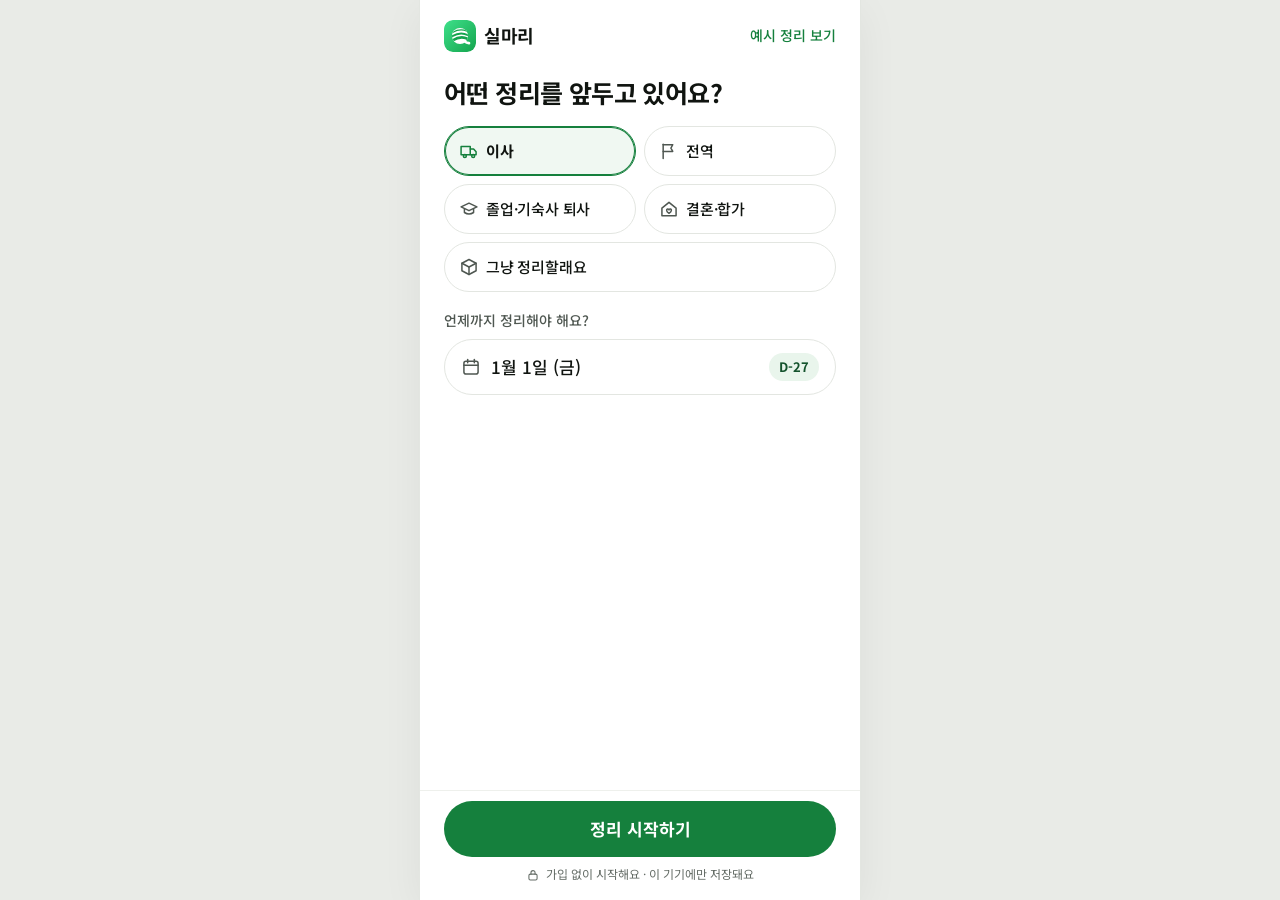
==== commit 0aab2715: "앱 디자인 다듬기: 유리 탭 바, 스크롤하면 작아지는 탭 바, 모서리 맞춤 Co-Authored-By: Claude Opus 5.5 <noreply@anthropic.com>" ====
--- a/app/index.html
+++ b/app/index.html
@@ -10,7 +10,7 @@
 <meta name="description" content="정리 마감이 있을 때, 물건마다 가장 덜 귀찮은 길을 찾고 마감에서 거꾸로 계획을 짜 주는 정리 비서예요. 가입 없이, 이 기기에만 저장해요.">
 <meta name="theme-color" content="#F4F5F3">
 <link rel="icon" href="icon.svg" type="image/svg+xml">
-<link rel="stylesheet" href="css/app.css?v=21">
+<link rel="stylesheet" href="css/app.css?v=24">
 </head>
 <body>
 <div id="app">
@@ -19,9 +19,9 @@
   <div class="tabdock" id="tabdock" hidden>
     <nav class="tabbar" aria-label="주요 메뉴">
       <i class="tab-thumb" aria-hidden="true"></i>
-      <a href="#/home"><svg width="22" height="22" viewBox="0 0 24 24" fill="none" stroke="currentColor" stroke-width="1.9" stroke-linecap="round" stroke-linejoin="round" aria-hidden="true"><path d="M4 10.5L12 4l8 6.5V20h-5.5v-5.5h-5V20H4z"/></svg>정리</a>
-      <a href="#/plan"><svg width="22" height="22" viewBox="0 0 24 24" fill="none" stroke="currentColor" stroke-width="1.9" stroke-linecap="round" stroke-linejoin="round" aria-hidden="true"><rect x="3.5" y="5" width="17" height="15.5" rx="2.5"/><path d="M3.5 10h17"/><path d="M8 3v4"/><path d="M16 3v4"/></svg>계획</a>
-      <a href="#/records"><svg width="22" height="22" viewBox="0 0 24 24" fill="none" stroke="currentColor" stroke-width="1.9" stroke-linecap="round" stroke-linejoin="round" aria-hidden="true"><circle cx="12" cy="12" r="8.5"/><path d="M8.2 12.3l2.6 2.6 5-5.2"/></svg>기록</a>
+      <a href="#/home"><svg width="22" height="22" viewBox="0 0 24 24" fill="none" stroke="currentColor" stroke-width="1.9" stroke-linecap="round" stroke-linejoin="round" aria-hidden="true"><path d="M4 10.5L12 4l8 6.5V20h-5.5v-5.5h-5V20H4z"/></svg><span>정리</span></a>
+      <a href="#/plan"><svg width="22" height="22" viewBox="0 0 24 24" fill="none" stroke="currentColor" stroke-width="1.9" stroke-linecap="round" stroke-linejoin="round" aria-hidden="true"><rect x="3.5" y="5" width="17" height="15.5" rx="2.5"/><path d="M3.5 10h17"/><path d="M8 3v4"/><path d="M16 3v4"/></svg><span>계획</span></a>
+      <a href="#/records"><svg width="22" height="22" viewBox="0 0 24 24" fill="none" stroke="currentColor" stroke-width="1.9" stroke-linecap="round" stroke-linejoin="round" aria-hidden="true"><circle cx="12" cy="12" r="8.5"/><path d="M8.2 12.3l2.6 2.6 5-5.2"/></svg><span>기록</span></a>
     </nav>
     <a class="fab" href="#/add" aria-label="물건 추가"><svg width="26" height="26" viewBox="0 0 24 24" fill="none" stroke="currentColor" stroke-width="2.4" stroke-linecap="round" aria-hidden="true"><path d="M12 5v14M5 12h14"/></svg></a>
   </div>
@@ -33,12 +33,12 @@
   <div class="row2"><button type="button" class="btn h52 danger" id="confirm-ok">모두 지우기</button><button type="button" class="btn h52 line" id="confirm-no">그만두기</button></div>
 </dialog>
 <noscript><p class="pad">실마리는 자바스크립트가 켜져 있어야 써요.</p></noscript>
-<script src="js/config.js?v=21"></script>
-<script src="js/price.js?v=21"></script>
-<script src="js/routes.js?v=21"></script>
-<script src="js/planner.js?v=21"></script>
-<script src="js/draft.js?v=21"></script>
-<script src="js/store.js?v=21"></script>
-<script src="js/app.js?v=21"></script>
+<script src="js/config.js?v=24"></script>
+<script src="js/price.js?v=24"></script>
+<script src="js/routes.js?v=24"></script>
+<script src="js/planner.js?v=24"></script>
+<script src="js/draft.js?v=24"></script>
+<script src="js/store.js?v=24"></script>
+<script src="js/app.js?v=24"></script>
 </body>
 </html>
--- a/app/css/app.css
+++ b/app/css/app.css
@@ -559,3 +559,71 @@
   h1.mid { font-size: 22px; }
 }
 @media (max-height: 660px) { .draftbox { padding-bottom: 12px; } }
+
+/* ================= 떠 있는 유리 막대 다듬기 (11/7) =================
+   원칙: 유리는 탭 바와 + 버튼에만. 모서리는 탭 바(캡슐)에 맞춰 같은 중심으로.
+   - 누르는 것(버튼·고르기·칸·알약) = 캡슐
+   - 담는 것(카드) = 큰 둥근 모서리 --r-card, 그 안의 작은 상자 = --r-in (카드 둥글기 − 안쪽 여백)
+   - 아래로 스크롤하면 탭 바가 작아지고, 위로 올리면 다시 커져요 */
+:root { --r-cap: 999px; --r-card: 26px; --r-in: 14px; --r-field: 18px; }
+
+/* 1) 유리: 진짜로 비치게 (흐림 + 채도), 위쪽에 얇은 빛 */
+:root { --glass: rgba(255,255,255,.66); --glass-line: rgba(255,255,255,.75); --glass-edge: rgba(16,20,16,.10); --glass-hi: rgba(255,255,255,.55); --pill-on: rgba(16,20,16,.075); }
+@media (prefers-color-scheme: dark) { :root:not([data-theme="light"]) { --glass: rgba(36,43,38,.62); --glass-line: rgba(255,255,255,.12); --glass-edge: rgba(0,0,0,.45); --glass-hi: rgba(255,255,255,.08); --pill-on: rgba(255,255,255,.13); } }
+:root[data-theme="dark"] { --glass: rgba(36,43,38,.62); --glass-line: rgba(255,255,255,.12); --glass-edge: rgba(0,0,0,.45); --glass-hi: rgba(255,255,255,.08); --pill-on: rgba(255,255,255,.13); }
+.tabbar, .fab {
+  background: var(--glass); border: 1px solid var(--glass-line);
+  -webkit-backdrop-filter: blur(24px) saturate(190%); backdrop-filter: blur(24px) saturate(190%);
+  box-shadow: 0 0 0 .5px var(--glass-edge), 0 12px 32px rgba(16,20,16,.16), 0 2px 8px rgba(16,20,16,.06), inset 0 1px 0 var(--glass-hi); }
+/* 막대 뒤: 내용과 막대를 나누는 옅은 바닥 그림자 (유리 아님) */
+.tabdock::before { content: ''; position: absolute; left: 0; right: 0; bottom: 0; height: 120px; z-index: -1; pointer-events: none;
+  background: linear-gradient(to bottom, transparent, color-mix(in srgb, var(--bg) 62%, transparent)); }
+/* 유리를 못 그리는 브라우저, '투명도 줄이기'를 켠 사람, '대비 높이기'를 켠 사람: 불투명하게 */
+@supports not ((backdrop-filter: blur(1px)) or (-webkit-backdrop-filter: blur(1px))) { .tabbar, .fab { background: var(--surface); } }
+@media (prefers-reduced-transparency: reduce) {
+  .tabbar, .fab { background: var(--surface); -webkit-backdrop-filter: none; backdrop-filter: none; border-color: var(--line); }
+  .tabdock::before { background: linear-gradient(to bottom, transparent, var(--bg) 60%); }
+}
+@media (prefers-contrast: more) { .tabbar, .fab { background: var(--surface); -webkit-backdrop-filter: none; backdrop-filter: none; border-color: var(--ink-3); } }
+
+/* 2) 탭 바 크기는 변수로 (작아질 때 함께 바뀌어요) */
+.tabdock { --tw: 78px; --th: 62px; --fab: 54px; }
+.tabbar { height: var(--th); grid-template-columns: repeat(3, var(--tw)); border-radius: var(--r-cap); }
+.tabbar a { height: calc(var(--th) - 10px); border-radius: var(--r-cap); overflow: hidden; }
+.tabbar a span { display: block; line-height: 14px; max-height: 14px; }
+.tab-thumb { width: var(--tw); border-radius: var(--r-cap); transform: translateX(calc(var(--i, 0) * var(--tw))); }
+.fab { width: var(--fab); height: var(--fab); border-radius: var(--r-cap); }
+.tabbar, .fab, .tabbar a, .tab-thumb, .tabbar a svg, .tabbar a span {
+  transition: height .32s cubic-bezier(.3,.8,.2,1), width .32s cubic-bezier(.3,.8,.2,1), grid-template-columns .32s cubic-bezier(.3,.8,.2,1),
+    transform .26s cubic-bezier(.3,.8,.2,1), max-height .26s ease, opacity .2s ease, color .2s ease, box-shadow .22s ease; }
+/* 아래로 스크롤 → 작게: 글자는 숨기고 아이콘만 */
+.tabdock.mini { --tw: 56px; --th: 48px; --fab: 46px; }
+.tabdock.mini .tabbar a span { max-height: 0; opacity: 0; }
+.tabdock.mini .tabbar a svg { width: 21px; height: 21px; }
+.tabdock.mini .fab svg { width: 21px; height: 21px; }
+
+/* 3) 모서리: 누르는 것은 캡슐 */
+.btn, .btn.soft, .addrow .btn, .addrow .input, .svc .open, .pill, .choice, .choice.chip2, .input, .datebtn,
+.iconbtn, .seg, .seg .seg-thumb, .seg button, .mchip, .toast, .pastrow, .stepline .on { border-radius: var(--r-cap); }
+.btn.soft.wide { border-radius: var(--r-field); }        /* 두 줄이 될 수 있는 버튼은 너무 둥글지 않게 */
+textarea.input { border-radius: var(--r-field); }
+.seg { padding: 4px; }
+/* 담는 것은 큰 모서리 */
+.card, .card.gray, .card.lined, .rcard, .svc, .setcard, .draftbox, .pricerow { border-radius: var(--r-card); }
+.rcard.mini { border-radius: 22px; }
+dialog { border-radius: 30px; }
+dialog .btn { border-radius: var(--r-cap); }
+/* 카드 안의 작은 상자 = 카드 둥글기 − 안쪽 여백 (같은 중심) */
+.grid3 div, .why, .infobox, .band, .steps2 div, .status, .setrow2 { border-radius: var(--r-in); }
+.setrow2 + .setrow2 { border-radius: 0; }
+.setcard .datebtn, .setcard .pill, .setcard .seg { border-radius: var(--r-cap); }
+.choice.chip2, .choice.chip2[aria-pressed="true"] { padding: 0 10px 0 14px; gap: 7px; }
+.choice.chip2 { white-space: nowrap; letter-spacing: -.2px; }
+.pricerow { padding: 0 18px; }
+
+/* 4) 머리: 탭 화면 제목은 모두 같은 크기로 */
+.tabhead .name { font-size: 22px; font-weight: 700; letter-spacing: -.4px; }
+.iconbtn:hover { background: var(--line-soft); }
+
+/* 알림은 탭 바 위에, 캡슐로 */
+.toast { bottom: calc(env(safe-area-inset-bottom, 0px) + 90px); padding-left: 20px; }
